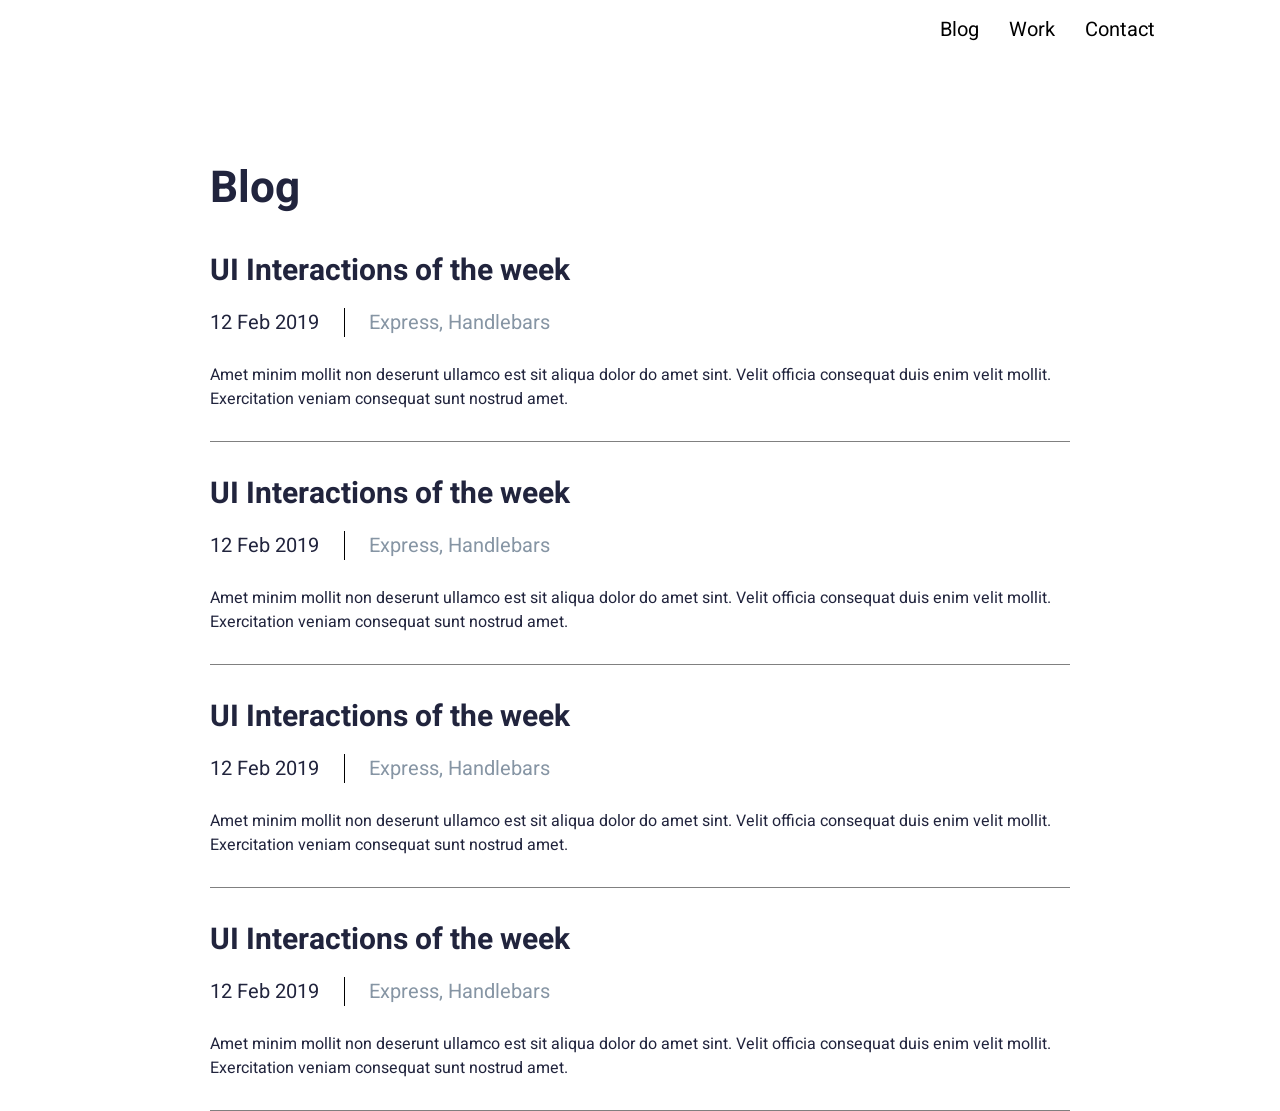
==== blog.html @ 3104b274 "first commit" ====
<!doctype html>
<html lang="en">
  <head>
    <meta charset="UTF-8" />
    <meta name="viewport" content="width=device-width, initial-scale=1.0" />
    <title>Blog</title>
    <link rel="preconnect" href="https://fonts.googleapis.com" />
    <link rel="preconnect" href="https://fonts.gstatic.com" crossorigin />
    <link
      href="https://fonts.googleapis.com/css2?family=Heebo:wght@100..900&display=swap"
      rel="stylesheet"
    />
    <link rel="stylesheet" href="style.css" />
  </head>
  <body>
    <header>
      <nav class="menu">
        <a href="#" class="active">Blog</a>
        <a href="#">Work</a>
        <a href="#">Contact</a>
      </nav>

      <div class="container">
        <h1>Blog</h1>
        <div class="posts-container">
          <div class="post">
            <h3>UI Interactions of the week</h3>
            <span class="date">12 Feb 2019</span>
            <span class="topic">Express, Handlebars</span>
            <p>
              Amet minim mollit non deserunt ullamco est sit aliqua dolor do
              amet sint. Velit officia consequat duis enim velit mollit.
              Exercitation veniam consequat sunt nostrud amet.
            </p>
          </div>
          <div class="post">
            <h3>UI Interactions of the week</h3>
            <span class="date">12 Feb 2019</span>
            <span class="topic">Express, Handlebars</span>
            <p>
              Amet minim mollit non deserunt ullamco est sit aliqua dolor do
              amet sint. Velit officia consequat duis enim velit mollit.
              Exercitation veniam consequat sunt nostrud amet.
            </p>
          </div>
          <div class="post">
            <h3>UI Interactions of the week</h3>
            <span class="date">12 Feb 2019</span>
            <span class="topic">Express, Handlebars</span>
            <p>
              Amet minim mollit non deserunt ullamco est sit aliqua dolor do
              amet sint. Velit officia consequat duis enim velit mollit.
              Exercitation veniam consequat sunt nostrud amet.
            </p>
          </div>
          <div class="post">
            <h3>UI Interactions of the week</h3>
            <span class="date">12 Feb 2019</span>
            <span class="topic">Express, Handlebars</span>
            <p>
              Amet minim mollit non deserunt ullamco est sit aliqua dolor do
              amet sint. Velit officia consequat duis enim velit mollit.
              Exercitation veniam consequat sunt nostrud amet.
            </p>
          </div>
          <!-- post -->
        </div>
        <!-- post container -->
      </div>
      <!-- main container -->
    </header>
  </body>
</html>
---- style.css ----
* {
  box-sizing: border-box;
}
body {
  margin: 0;
  font-family: "Heebo", sans-serif;
  color: #21243d;
}

.container {
  max-width: 860px;
  margin: 0 auto;
}

h1 {
  font-weight: 700;
  font-size: 44px;
  line-height: 60px;
}
h3 {
  font-size: 30px;
  margin-bottom: 15px;
}

p {
  font-weight: 400;
  font-size: 16px;
  line-height: 24px;
  margin: 0;
}

.active {
  color: #ff6464;
}
/*Common styles end */

/*Header styles start */
.menu {
  display: flex;
  justify-content: flex-end;
  max-width: 1150px;
  margin: 0 auto;
  padding: 0 45px;
  margin-bottom: 100px;
}

.menu a {
  padding: 15px;
  font-size: 20px;
  text-decoration: none;
  color: #000;
}

.about-user {
  display: flex;
  justify-content: space-between;
  border-top: 34px solid #c4c4c4;
}

.about-user div {
  width: 500px;
}
.about-user img {
  width: 243px;
  height: 243px;
}

.btn {
  background: #ff6464;
  border-radius: 2px;
  border: none;
  color: #fff;
  font-size: 20px;
  padding: 12px 20px;
  margin-top: 35px;
}
.burger {
  width: 30px;
  height: 20px;
  margin-left: auto;
  display: none;
  border: none;
  background-image: url("images/menu.svg");
  background-color: transparent;
}

@media (max-width: 768px) {
  .about-user {
    flex-direction: column;
    align-items: center;
    border: none;
  }
  .about-user div {
    order: 1;
    text-align: center;
    width: auto;
  }

  .burger {
    display: block;
  }
  .about-user img {
    width: 180px;
    height: 180px;
    margin-bottom: 50px;
    box-shadow: -3px 10px 0 #edf7fa;
    border-radius: 50%;
  }
  .menu {
    padding-top: 20px;
  }
  .menu a {
    display: none;
  }

  h1 {
    font-size: 32px;
    line-height: 40px;
  }
  p {
    font-size: 16px;
    line-height: 24px;
  }
}

/* BLOG PAGE */
.post {
  border-bottom: 1px solid gray;
  padding-bottom: 30px;
}
.post p {
  margin-top: 15px;
}
.date {
  font-size: 20px;
  border-right: 1px solid #000;
  padding-right: 25px;
  line-height: 30px;
}
.topic {
  font-size: 20px;
  color: #8695a4;
  padding-left: 20px;
  line-height: 30px;
}
p {
  padding-top: 10px;
}
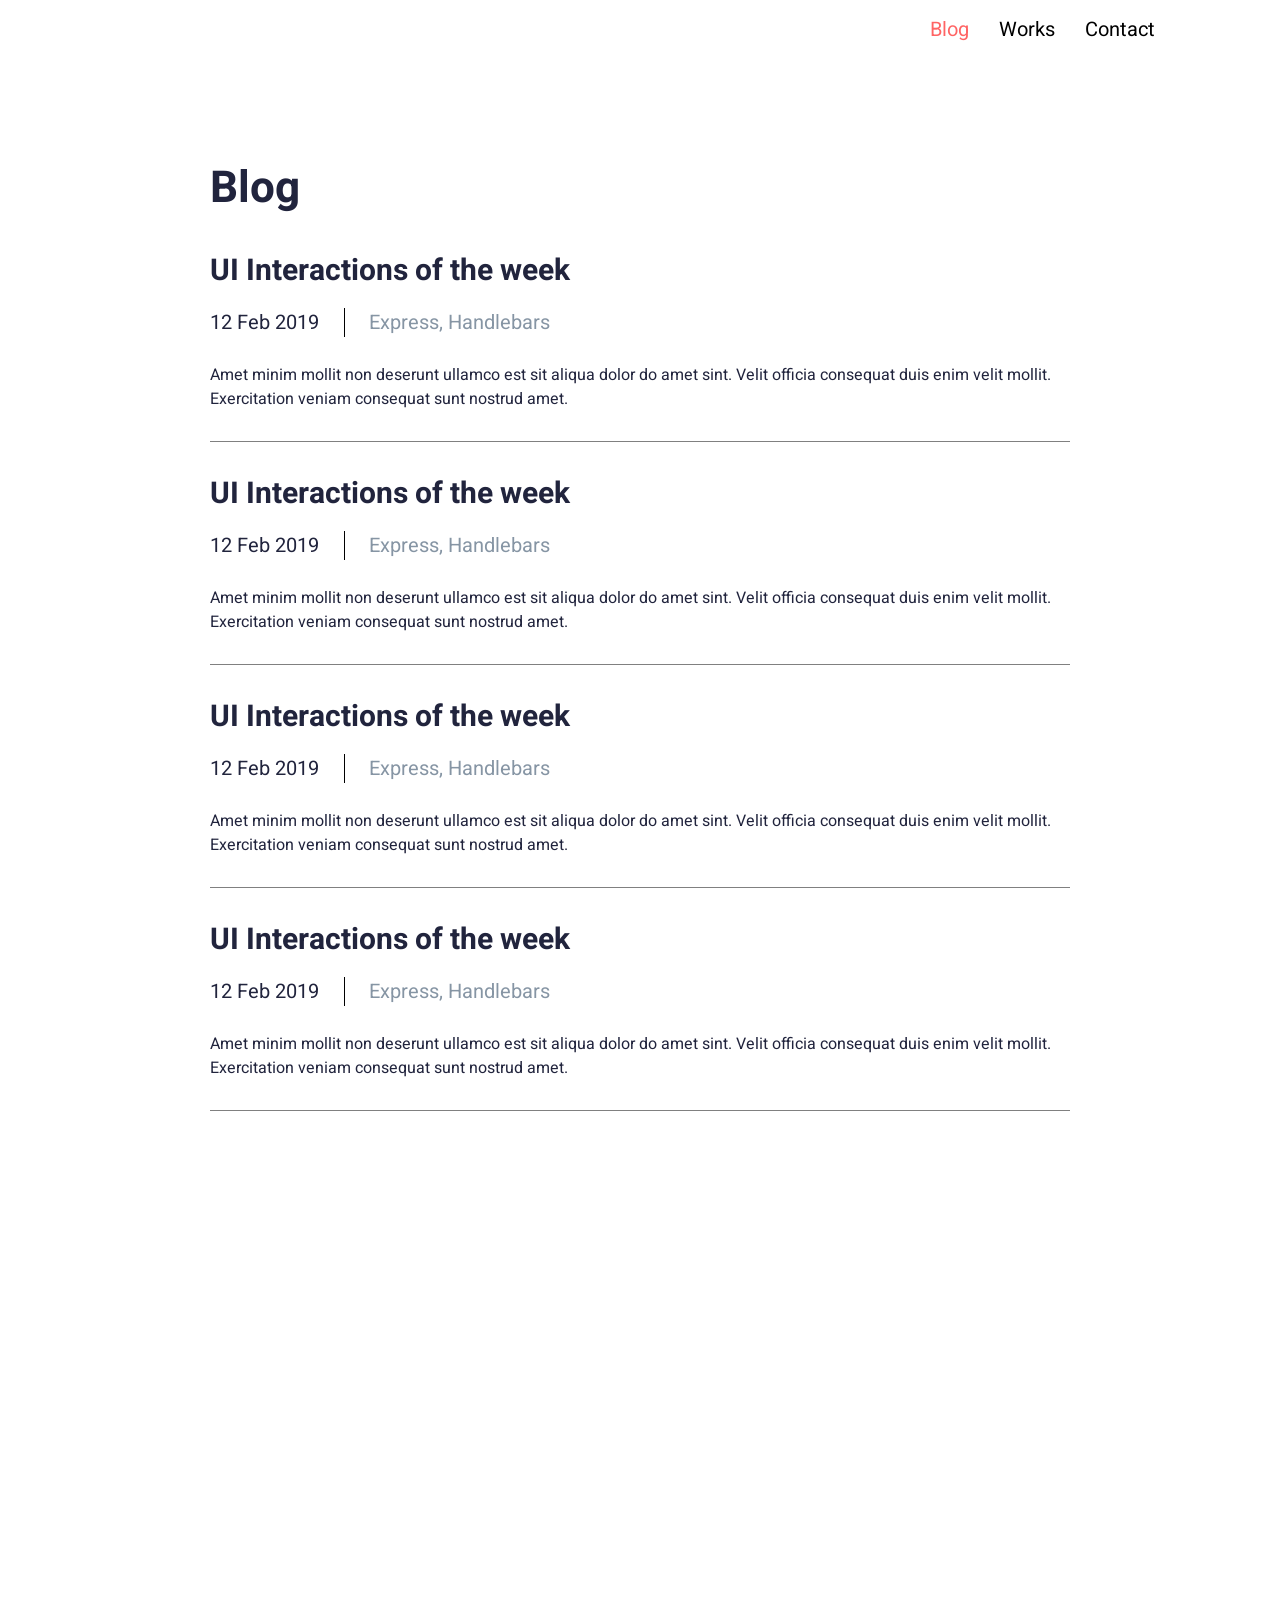
==== commit 494bbf1a: "Add article and works pages with initial content and structure - Created article-page.html with a st" ====
--- a/blog.html
+++ b/blog.html
@@ -15,8 +15,9 @@
   <body>
     <header>
       <nav class="menu">
+        <button class="burger"></button>
         <a href="#" class="active">Blog</a>
-        <a href="#">Work</a>
+        <a href="#">Works</a>
         <a href="#">Contact</a>
       </nav>
 
@@ -69,5 +70,6 @@
       </div>
       <!-- main container -->
     </header>
+        <div style="height: 500px"></div>
   </body>
 </html>
--- a/style.css
+++ b/style.css
@@ -16,6 +16,12 @@
   font-weight: 700;
   font-size: 44px;
   line-height: 60px;
+}
+
+h2 {
+  font-size: 22px;
+  line-height: 60px;
+  font-weight: 400;
 }
 h3 {
   font-size: 30px;
@@ -30,11 +36,11 @@
 }
 
 .active {
-  color: #ff6464;
-}
-/*Common styles end */
-
-/*Header styles start */
+  color: #ff6464!important;
+}
+/*COMMON STYLES END */
+
+/* HEADER STYLES START */
 .menu {
   display: flex;
   justify-content: flex-end;
@@ -124,6 +130,9 @@
 }
 
 /* BLOG PAGE */
+p {
+  padding-top: 10px;
+}
 .post {
   border-bottom: 1px solid gray;
   padding-bottom: 30px;
@@ -143,6 +152,133 @@
   padding-left: 20px;
   line-height: 30px;
 }
-p {
-  padding-top: 10px;
-}
+
+@media (max-width: 768px) {
+  h3 {
+    font-size: 26px;
+  }
+  .container {
+    padding: 0 18px;
+  }
+  .date {
+    font-size: 16px;
+    padding-right: 15px;
+  }
+  .topic {
+    font-size: 16px;
+    padding-left: 15px;
+  }
+}
+
+/* FEATURED WORKS */
+.featured-works {
+  /* border: 2px solid red; */
+}
+.work {
+  /* border: 2px solid blue; */
+  display: flex;
+  padding-bottom: 30px;
+  margin-bottom: 30px;
+  border-bottom: 1px solid #e0e0e0;
+}
+.work img {
+  border-radius: 6px;
+  width: 250px;
+  height: 180px;
+  margin-right: 18px;
+}
+
+.work h3 {
+  margin-top: 0;
+}
+
+.badge {
+  background-color: #142850;
+  color: white;
+  font-size: 18px;
+  border-radius: 16px;
+  padding: 0px 10px;
+}
+work p {
+  margin-top: 25px;
+}
+
+@media (max-width: 768px) {
+  .featured-works {
+    display: flex;
+    flex-direction: column;
+    align-items: center;
+  }
+  h2 {
+    text-align: center;
+  }
+  .work {
+    flex-direction: column;
+    width: 345px;
+  }
+  .work img {
+    width: 100%;
+    margin: 10px 0px;
+  }
+  .works-page h3 {
+    font-size: 24px;
+  }
+}
+
+/* ARTICLE PAGE */
+.article-page .container {
+  max-width: 680px;
+}
+
+.article-page h1 {
+  font-size: 34px;
+  min-width: 500px;
+}
+.article-badge {
+  background: #ff7c7c;
+  color: white;
+  font-size: 18px;
+  font-weight: bold;
+  border-radius: 16px;
+  padding: 0px 10px;
+  margin-right: 17px;
+  margin-bottom: 25px;
+  display: inline-block;
+}
+
+.article-topic {
+  font-size: 20px;
+}
+
+.article-page img {
+  width: 100%;
+  margin-bottom: 27px;
+}
+
+.article-page h2 {
+  font-size: 30px;
+  font-weight: 700;
+}
+
+.article-page h3 {
+  font-size: 24px;
+}
+
+@media (max-width: 768px) {
+  .article-page h1 {
+    font-size: 30px;
+  }
+
+  .article-topic {
+    font-size: 18px;
+  }
+
+  .article-page h2 {
+    font-size: 26px;
+    text-align: left;
+  }
+
+  .article-page h3 {
+    font-size: 20px;
+  }
+}
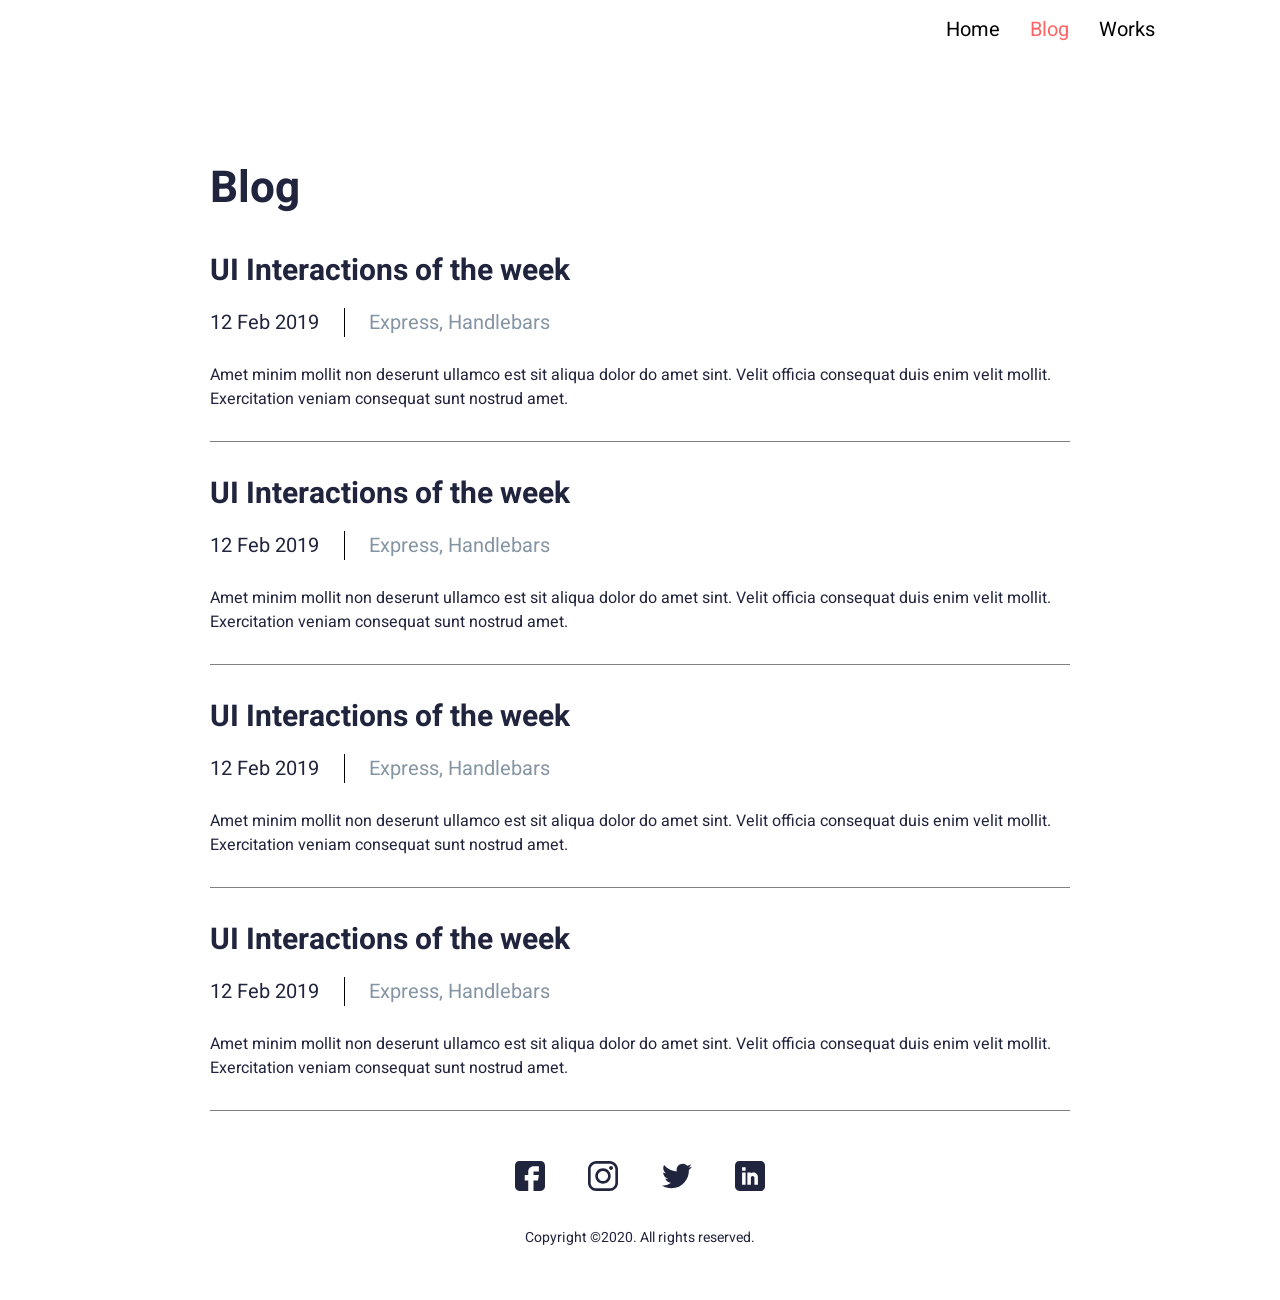
==== commit 0ab7176b: "Add footer and social media links to multiple pages; update navigation links" ====
--- a/blog.html
+++ b/blog.html
@@ -16,9 +16,9 @@
     <header>
       <nav class="menu">
         <button class="burger"></button>
-        <a href="#" class="active">Blog</a>
-        <a href="#">Works</a>
-        <a href="#">Contact</a>
+        <a href="/">Home</a>
+        <a href="/blog.html" class="active">Blog</a>
+        <a href="/works.html">Works</a>
       </nav>
 
       <div class="container">
@@ -70,6 +70,14 @@
       </div>
       <!-- main container -->
     </header>
-        <div style="height: 500px"></div>
+    <footer>
+      <div class="socials">
+        <a href="https://www.facebook.com" class="icon fb"></a>
+        <a href="https://www.instagram.com" class="icon inst"></a>
+        <a href="https://x.com" class="icon tw"></a>
+        <a href="https://www.linkedin.com" class="icon lin"></a>
+      </div>
+      <p>Copyright ©2020. All rights reserved.</p>
+    </footer>
   </body>
 </html>
--- a/style.css
+++ b/style.css
@@ -26,6 +26,11 @@
 h3 {
   font-size: 30px;
   margin-bottom: 15px;
+}
+
+h3 a {
+  text-decoration: none;
+  color: #21243d;
 }
 
 p {
@@ -36,7 +41,7 @@
 }
 
 .active {
-  color: #ff6464!important;
+  color: #ff6464 !important;
 }
 /*COMMON STYLES END */
 
@@ -282,3 +287,47 @@
     font-size: 20px;
   }
 }
+
+footer {
+  text-align: center;
+  padding: 50px 0;
+}
+
+footer p {
+  font-size: 14px;
+}
+
+.socials {
+  /* border: 2px solid #000; */
+  width: 250px;
+  margin: 0 auto;
+  display: flex;
+  justify-content: space-between;
+}
+
+.socials a {
+  width: 30px;
+  height: 30px;
+  /* border: 1px solid green; */
+  margin-bottom: 25px;
+}
+
+.icon {
+  background-size: 100% 100%;
+  background-repeat: no-repeat;
+}
+.fb {
+  background-image: url("/images/socials-icons/fb.svg");
+}
+
+.inst {
+  background-image: url("/images/socials-icons/insta.svg");
+}
+
+.tw {
+  background-image: url("/images/socials-icons/twitter.svg");
+}
+
+.lin {
+  background-image: url("/images/socials-icons/linkedin.svg");
+}
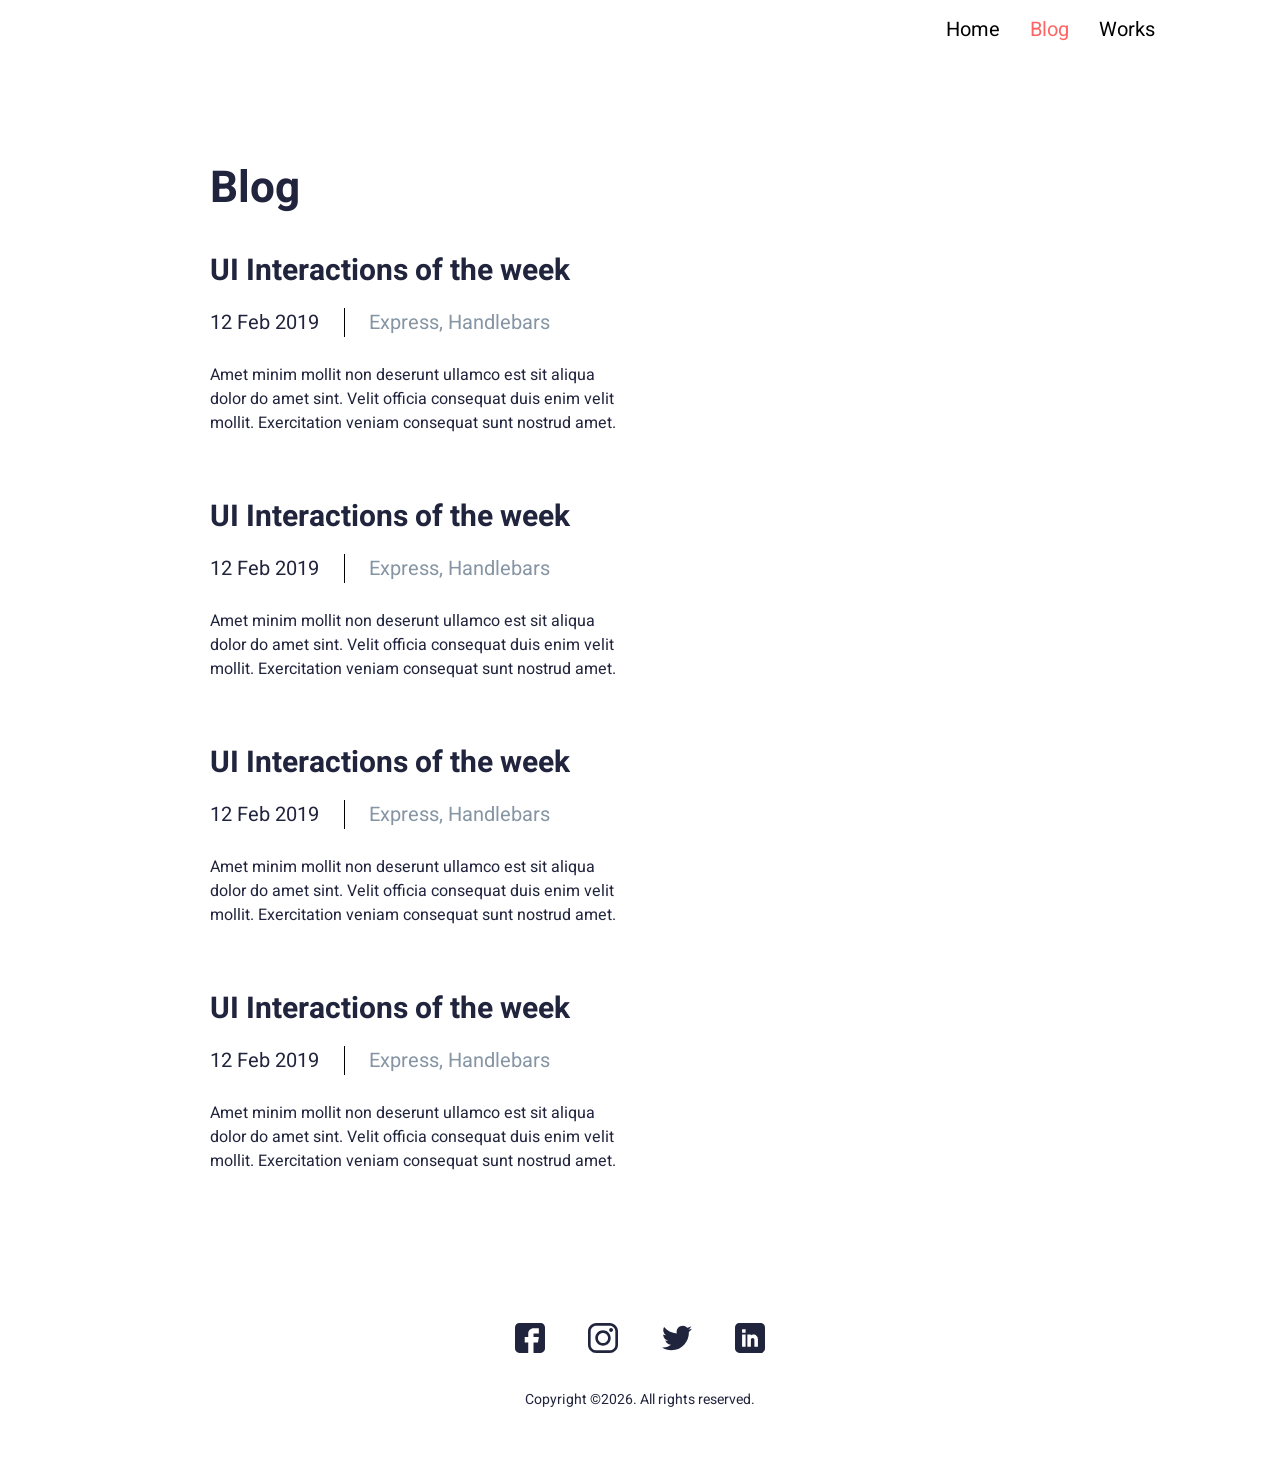
==== commit c5ba1111: "Update blog and index pages with links for post titles; add styling for links" ====
--- a/blog.html
+++ b/blog.html
@@ -25,7 +25,7 @@
         <h1>Blog</h1>
         <div class="posts-container">
           <div class="post">
-            <h3>UI Interactions of the week</h3>
+            <h3><a href="#">UI Interactions of the week</a></h3>
             <span class="date">12 Feb 2019</span>
             <span class="topic">Express, Handlebars</span>
             <p>
@@ -35,7 +35,7 @@
             </p>
           </div>
           <div class="post">
-            <h3>UI Interactions of the week</h3>
+            <h3><a href="#">UI Interactions of the week</a></h3>
             <span class="date">12 Feb 2019</span>
             <span class="topic">Express, Handlebars</span>
             <p>
@@ -45,7 +45,7 @@
             </p>
           </div>
           <div class="post">
-            <h3>UI Interactions of the week</h3>
+            <h3><a href="#">UI Interactions of the week</a></h3>
             <span class="date">12 Feb 2019</span>
             <span class="topic">Express, Handlebars</span>
             <p>
@@ -55,7 +55,7 @@
             </p>
           </div>
           <div class="post">
-            <h3>UI Interactions of the week</h3>
+            <h3><a href="#">UI Interactions of the week</a></h3>
             <span class="date">12 Feb 2019</span>
             <span class="topic">Express, Handlebars</span>
             <p>
@@ -77,7 +77,7 @@
         <a href="https://x.com" class="icon tw"></a>
         <a href="https://www.linkedin.com" class="icon lin"></a>
       </div>
-      <p>Copyright ©2020. All rights reserved.</p>
+      <p>Copyright ©2026. All rights reserved.</p>
     </footer>
   </body>
 </html>
--- a/style.css
+++ b/style.css
@@ -46,6 +46,9 @@
 /*COMMON STYLES END */
 
 /* HEADER STYLES START */
+header {
+  padding-bottom: 70px;
+}
 .menu {
   display: flex;
   justify-content: flex-end;
@@ -96,6 +99,9 @@
 }
 
 @media (max-width: 768px) {
+  header {
+    padding-bottom: 60px;
+  }
   .about-user {
     flex-direction: column;
     align-items: center;
@@ -133,13 +139,66 @@
     line-height: 24px;
   }
 }
-
+/* SECTION POSTS */
+.section-posts {
+  background: #edf7fa;
+  padding-bottom: 15px;
+  padding-top: 10px;
+}
+.section-posts h2 {
+  margin: 0;
+}
+
+.blocks-posts {
+  display: flex;
+  justify-content: space-around;
+  flex-wrap: wrap;
+}
+h4 {
+  margin: 0;
+  margin-bottom: 30px;
+  font-size: 26px;
+  line-height: 38px;
+}
+.blocks-posts .post {
+  background-color: #fff;
+  max-width: 420px;
+  border-radius: 4px;
+  padding: 25px;
+  margin-bottom: 15px;
+}
+
+.blocks-posts span {
+  font-size: 18px;
+  color: #21243d;
+  padding-right: 30px;
+}
+
+.post {
+  width: 420px;
+  border-radius: 4px;
+}
+@media (max-width: 768px) {
+  h4 {
+    font-size: 22px;
+  }
+
+  h4 a {
+    color: #21243d;
+    text-decoration: none;
+  }
+
+  .blocks-posts span {
+    font-size: 16px;
+  }
+}
+/* SECTION POST END */
 /* BLOG PAGE */
 p {
   padding-top: 10px;
 }
 .post {
-  border-bottom: 1px solid gray;
+  /* border-bottom: 1px solid gray; */
   padding-bottom: 30px;
 }
 .post p {
